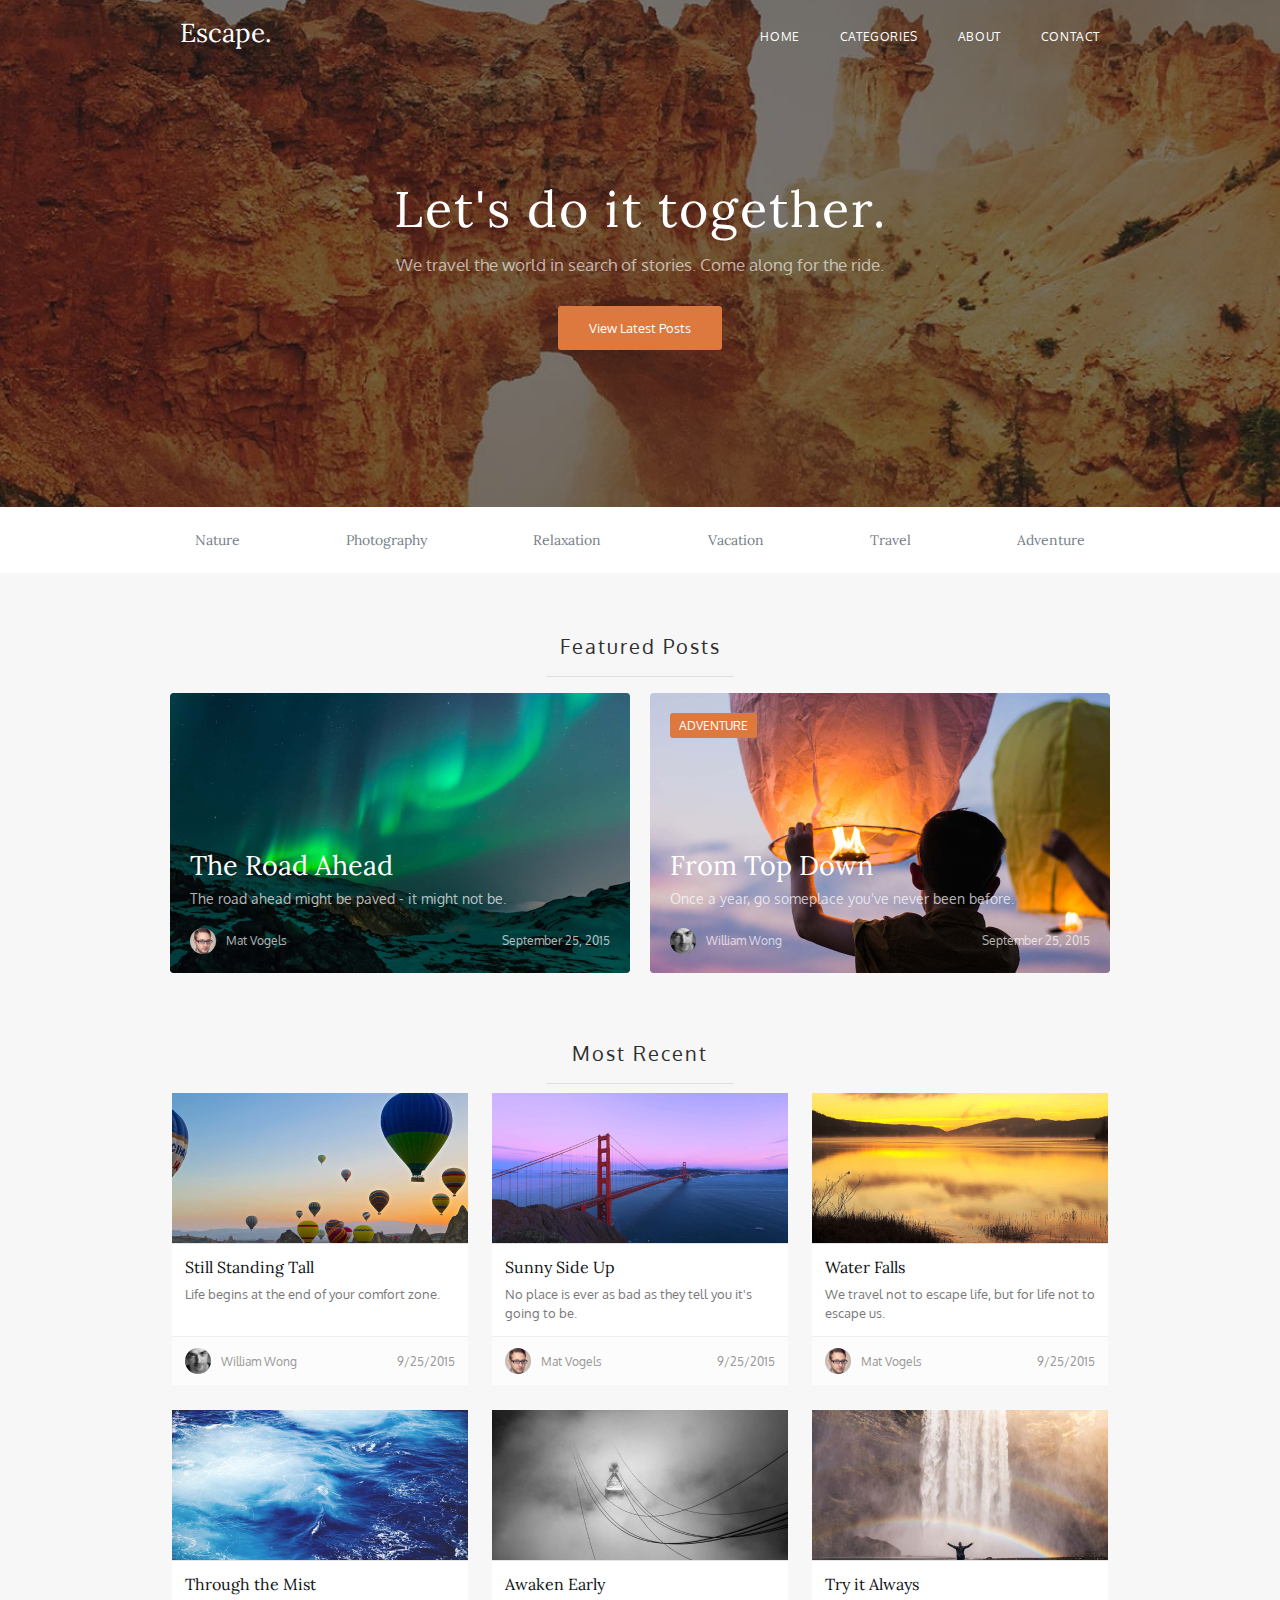
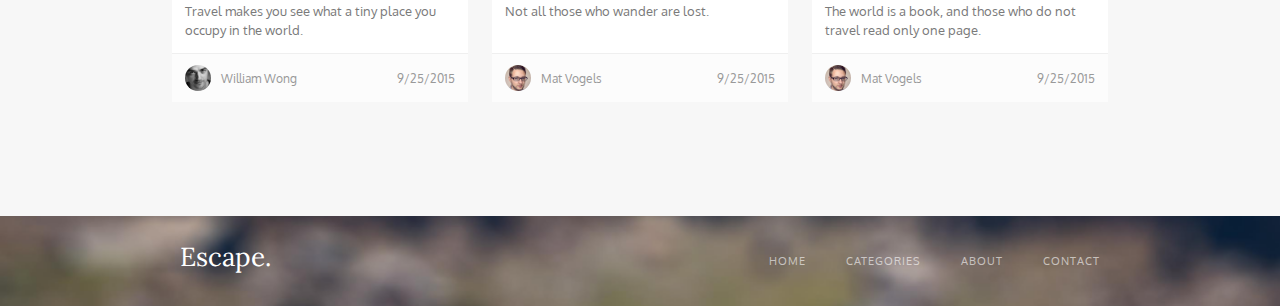
==== lab_2/index.html @ fd26c87f "Объединил лабы в один репозиторий" ====
<!DOCTYPE html>
<html lang="en">

<head>
    <meta charset="UTF-8">
    <meta name="viewport" content="width=device-width, initial-scale=1.0">
    <link rel="stylesheet" href="styles/style.css">
    <link rel="preconnect" href="https://fonts.googleapis.com">
    <link rel="preconnect" href="https://fonts.gstatic.com" crossorigin>
    <link href="https://fonts.googleapis.com/css2?family=Lora&family=Oxygen&display=swap" rel="stylesheet">
    <title>Blog home page</title>
</head>

<body class="body">
    <div class="head">
        <header class="header">
            <div class="container running-title">
                <a class="logo" href="##">Escape.</a>
                <nav class="navigation">
                    <ul class="navigation__list">
                        <li class="navigation__item"><a class="link" href="##">HOME</a></li>
                        <li class="navigation__item"><a class="link" href="##">CATEGORIES</a></li>
                        <li class="navigation__item"><a class="link" href="##">ABOUT</a></li>
                        <li class="navigation__item"><a class="link" href="##">CONTACT</a></li>
                    </ul>
                </nav>
            </div>
        </header>
        <div class="about-the-blog container">
            <h1 class="about-the-blog__title">Let's do it together.</h1>
            <p class="about-the-blog__subtitle">We travel the world in search of stories. Come along for the ride.</p>  
            <button class="button" onclick="location.href='##'">View Latest Posts</button>  
        </div>
    </div>
    <nav class="menu">
        <ul class="menu__list container">
            <li class="menu__item"><a class="menu__link" href="##">Nature</a></li>
            <li class="menu__item"><a class="menu__link" href="##">Photography</a></li>
            <li class="menu__item"><a class="menu__link" href="##">Relaxation</a></li>
            <li class="menu__item"><a class="menu__link" href="##">Vacation</a></li>
            <li class="menu__item"><a class="menu__link" href="##">Travel</a></li>
            <li class="menu__item"><a class="menu__link" href="##">Adventure</a></li>
        </ul>
    </nav>    
    <main class="main">
        <div class="container">
            <section class="featured-posts">
                <h2 class="section-title">Featured Posts</h2>
                <hr class="title-decoration">
                <div class="featured-posts__content">                    
                    <a href="##" class="featured-post__link post__link the-road-ahead">
                        <div class="featured-post__item">
                            <h3 class="featured-post__title">The Road Ahead</h3>
                            <p class="featured-post__subtitle">
                                The road ahead might be paved - it might not be.
                            </p>
                            <div class="post-information">
                                <div class="author">
                                    <img class="author__icon" src="images/mat-vogels.jpg" alt="Mat Vogels">
                                    <p class="piblication__information">Mat Vogels</p>
                                </div>
                                <p class="piblication__information">September 25, 2015</p>
                            </div>
                        </div>
                    </a>                    
                    <a href="##" class="featured-post__link post__link from-top-down">
                        <div class="featured-post__item">
                            <button class="button post-button" onclick="location.href='##'">ADVENTURE</button>
                            <h3 class="featured-post__title">From Top Down</h3>
                            <p class="featured-post__subtitle">
                                Once a year, go someplace you've never been before.
                            </p>
                            <div class="post-information">
                                <div class="author">
                                    <img class="author__icon" src="images/william-wong.jpg" alt="Mat Vogels">
                                    <p class="piblication__information">William Wong</p>
                                </div>
                                <p class="piblication__information">September 25, 2015</p>
                            </div>
                        </div>
                    </a>                       
                </div>
            </section>
            <section class="most-recent">
                <h2 class="section-title">Most Recent</h2>
                <hr class="title-decoration">
                <div class="most-recent__articles">
                    <div class="article">
                        <a class="post__link" href="##">
                            <img class="article__img" src="images/air-ballons.png" alt="air-ballons">
                            <div class="article__name">
                                <h3 class="article__title">Still Standing Tall</h3>
                                <p class="article__subtitle">Life begins at the end of your comfort zone.</p>
                            </div>
                        </a>
                        <div class="article__footer">
                            <div class="author">
                                <img class="author__icon" src="images/william-wong.jpg" alt="William Wong">
                                <p class="article__information">William Wong</p>
                            </div>
                            <p class="article__information">9/25/2015</p>
                        </div>
                    </div>
                    <div class="article">
                        <a class="post__link" href="##">
                            <img class="article__img" src="images/bridge.png" alt="air-ballons">
                            <div class="article__name">
                                <h3 class="article__title">Sunny Side Up</h3>
                                <p class="article__subtitle">No place is ever as bad as they tell you it's going to be.</p>
                            </div>
                        </a>
                        <div class="article__footer">
                            <div class="author">
                                <img class="author__icon" src="images/mat-vogels.jpg" alt="Mat Vogels">
                                <p class="article__information">Mat Vogels</p>
                            </div>
                            <p class="article__information">9/25/2015</p>
                        </div>
                    </div>
                    <div class="article">
                        <a class="post__link" href="##">
                            <img class="article__img" src="images/lake.png" alt="air-ballons">
                            <div class="article__name">
                                <h3 class="article__title">Water Falls</h3>
                                <p class="article__subtitle">We travel not to escape life, but for life not to escape us.</p>
                            </div>
                        </a>
                        <div class="article__footer">
                            <div class="author">
                                <img class="author__icon" src="images/mat-vogels.jpg" alt="Mat Vogels">
                                <p class="article__information">Mat Vogels</p>
                            </div>
                            <p class="article__information">9/25/2015</p>
                        </div>
                    </div>
                    <div class="article">
                        <a class="post__link" href="##">
                            <img class="article__img" src="images/water.png" alt="air-ballons">
                            <div class="article__name">
                                <h3 class="article__title">Through the Mist</h3>
                                <p class="article__subtitle">Travel makes you see what a tiny place you occupy in the world.</p>
                            </div>
                        </a>
                        <div class="article__footer">
                            <div class="author">
                                <img class="author__icon" src="images/william-wong.jpg" alt="William Wong">
                                <p class="article__information">William Wong</p>
                            </div>
                            <p class="article__information">9/25/2015</p>
                        </div>
                    </div>
                    <div class="article">
                        <a class="post__link" href="##">
                            <img class="article__img" src="images/fog.png" alt="air-ballons">
                            <div class="article__name">
                                <h3 class="article__title">Awaken Early</h3>
                                <p class="article__subtitle">Not all those who wander are lost.</p>
                            </div>
                        </a>
                        <div class="article__footer">
                            <div class="author">
                                <img class="author__icon" src="images/mat-vogels.jpg" alt="Mat Vogels">
                                <p class="article__information">Mat Vogels</p>
                            </div>
                            <p class="article__information">9/25/2015</p>
                        </div>
                    </div>
                    <div class="article">
                        <a class="post__link" href="##">
                            <img class="article__img" src="images/waterfall.png" alt="air-ballons">
                            <div class="article__name">
                                <h3 class="article__title">Try it Always</h3>
                                <p class="article__subtitle">The world is a book, and those who do not travel read only one page.</p>
                            </div>
                        </a>
                        <div class="article__footer">
                            <div class="author">
                                <img class="author__icon" src="images/mat-vogels.jpg" alt="Mat Vogels">
                                <p class="article__information">Mat Vogels</p>
                            </div>
                            <p class="article__information">9/25/2015</p>
                        </div>
                    </div>
                </div>
            </section>             
        </div>        
    </main>
    <footer class="footer">
        <div class="container running-title">
            <a class="logo" href="##">Escape.</a>
            <nav class="navigation">
                <ul class="navigation__list">
                    <li class="navigation__item"><a class="link link-light" href="##">HOME</a></li>
                    <li class="navigation__item"><a class="link link-light" href="##">CATEGORIES</a></li>
                    <li class="navigation__item"><a class="link link-light" href="##">ABOUT</a></li>
                    <li class="navigation__item"><a class="link link-light" href="##">CONTACT</a></li>
                </ul>
            </nav>
        </div>
    </footer>     
</body>

</html>
---- lab_2/styles/style.css ----
* {
    margin: 0;
    padding: 0;
    box-sizing: border-box;
}

.body {
    font-size: 0;
} 

.container {
    max-width: 960px;
    margin: 0 auto;
}

.head {
    background-image: url("../images/canyon.png");
    background-size: cover;
}

.header {
    padding: 17px 0;
}

.running-title {
    display: flex;
    justify-content: space-between;
    align-items: center;
    flex-wrap: wrap;
} 

.logo {
    font: 26px/1 'Lora', sans-serif;
    text-decoration: none;
    color: rgba(255, 255, 255, 1);
    padding: 3px 20px 11px 20px;
}

.navigation__list {
    display: flex;
    flex-wrap: wrap;
    list-style: none;
}

.link {
    font: 12px 'Oxygen', sans-serif;
    line-height: 20px;
    letter-spacing: 0.6px;
    /* text-transform: uppercase; */
    color: rgba(255, 255, 255, 1);
    padding: 10px 20px;
    text-decoration: none;    
}

.navigation__item:hover {
    transform: scale(1.1);
    transition: all 0.15s;    
}

.link:hover {
    color: rgb(187, 207, 204);
}

.about-the-blog {
    padding: 110px 0 157px 0;
    text-align: center;
}

.about-the-blog__title {
    font: 50px 'Lora', sans-serif;
    line-height: 51px;
    letter-spacing: 2px;
    color: rgba(255, 255, 255, 1);
}

.about-the-blog__subtitle{
    font: 17px 'Oxygen', sans-serif;    
    line-height: 20px;
    color: rgba(255, 255, 255, 0.63);
    padding: 20px 0 31px 0;
}

.button {
    font: 13px 'Oxygen', sans-serif;
    font-size: 13px;
    font-weight: 400;
    line-height: 20px;
    color: rgba(255, 255, 255, 1);
    padding: 12px 31px;
    background: rgba(221, 120, 63, 1);
    border-radius: 3px;
    border: none;
    cursor: pointer;
}

.button:hover {
    opacity: 0.8;
}

.menu {
    padding: 23px 0;
}

.menu__list {
    display: flex;
    justify-content: space-between; 
    flex-wrap: wrap;  
}

.menu__link {
    font: 14px 'Lora', sans-serif;    
    line-height: 20px;
    text-decoration: none;
    color: rgba(118, 128, 136, 1);
    padding: 13px 35px;
}

.menu__item:hover {
    transform: scale(1.1);
    transition: all 0.15s;    
}

.menu__link:hover {
    color: rgb(40, 59, 56);
}

.main {
    background: rgba(247, 247, 247, 1);
    padding-bottom: 89px;
}

.featured-posts {
    padding: 60px 10px 7px 10px;    
}

.section-title {
    font: 20px 'Oxygen', sans-serif;    
    line-height: 27px;
    letter-spacing: 2px;    
    color: rgba(46, 46, 46, 1);
    text-align: center;
}

.title-decoration {
    margin: 16px auto 9px auto;
    width: 188px;
    height: 1px;
    border: 0;
    background-color: rgba(222, 222, 222, 1);
}

.the-road-ahead {
    background-image: url(../images/northern-lights.png);
}

.from-top-down {
    background-image: url(../images/sky-lanterns.png); 
    position: relative;   
}

.featured-posts__content {
    display: flex;
    justify-content: space-between;
    flex-wrap: wrap;
}

.featured-post__link {
    padding: 157px 20px 15px 20px;
    margin-top: 7px;
    background-size: cover;
    border-radius: 3px;
    max-width: 460px;
    width: 100%;    
}

.post__link {
    text-decoration: none;
}

.post__link:hover {
    opacity: 0.85;
}

.featured-post__title {
    font: 27px 'Lora', sans-serif;    
    line-height: 30px;   
    text-align: left;
    color: rgba(255, 255, 255, 1);
}

.featured-post__subtitle {
    font: 14px 'Oxygen', sans-serif;
    font-size: 14px;
    font-weight: 400;
    line-height: 25px;   
    text-align: left;
    color: rgba(255, 255, 255, 0.7);
    padding: 6px 0 12px 0;
}

.post-button {
    padding: 6px 9px;    
    font-size: 12px;
    line-height: 13px;
    position: absolute;
    top: 20px;
    left: 20px;
}

.post-information {
    display: flex;
    flex-wrap: wrap;
    justify-content: space-between;
}

.author__icon {
    width: 26px;
    border-radius: 50%;
    margin-right: 10px;
}

.author {
    display: flex;
    flex-wrap: wrap;
    align-items: center;
}

.piblication__information {
    font:12px 'Oxygen', sans-serif;    
    line-height: 35px;    
    color: rgba(255, 255, 255, 0.7);
}

.most-recent {
    padding: 60px 12px /*19px*/0 12px;
}

.most-recent__articles {
    display: flex;
    justify-content: space-between;
    flex-wrap: wrap;
}

.article {
    max-width: 296px;  
    margin-bottom: 25px;  
}

.article__name {
    min-height: 93px;
    background-color: rgba(255, 255, 255, 1);
    padding: 14px 13px 12px 13px;
    box-shadow: 0 1px 0 rgba(239, 239, 239, 1);
    margin-bottom: 1px;
}

.article__img {
    box-shadow: 0 1px 0 rgba(229, 229, 229, 1);
    width: 100%;
}

.article__title {
    font: 16px 'Lora', sans-serif;    
    line-height: 21px;   
    color: rgba(16, 19, 21, 1);
    padding-bottom: 7px;
}

.article__subtitle {
    font: 13px 'Oxygen', sans-serif;    
    line-height: 19px;
    color: rgba(122, 122, 122, 1);
}

.article__footer {
    display: flex;
    flex-wrap: wrap;
    min-height: 48px;
    align-items: center;
    background-color: rgba(252, 252, 252, 1);
    padding: 0 13px;
    justify-content: space-between;
}

.article__information {
    font: 12px 'Oxygen', sans-serif;    
    line-height: 35px;
    color: rgba(153, 153, 153, 1);
    ;
}

.footer {
    background-image: url(../images/footer_background.png);
    background-size: cover;
    padding: 25px 0;
}

.link-light {
    color: rgba(255, 255, 255, 0.6);    
    font: 11px 'Oxygen', sans-serif; 
    line-height: 26px;
    letter-spacing: 1px;
}
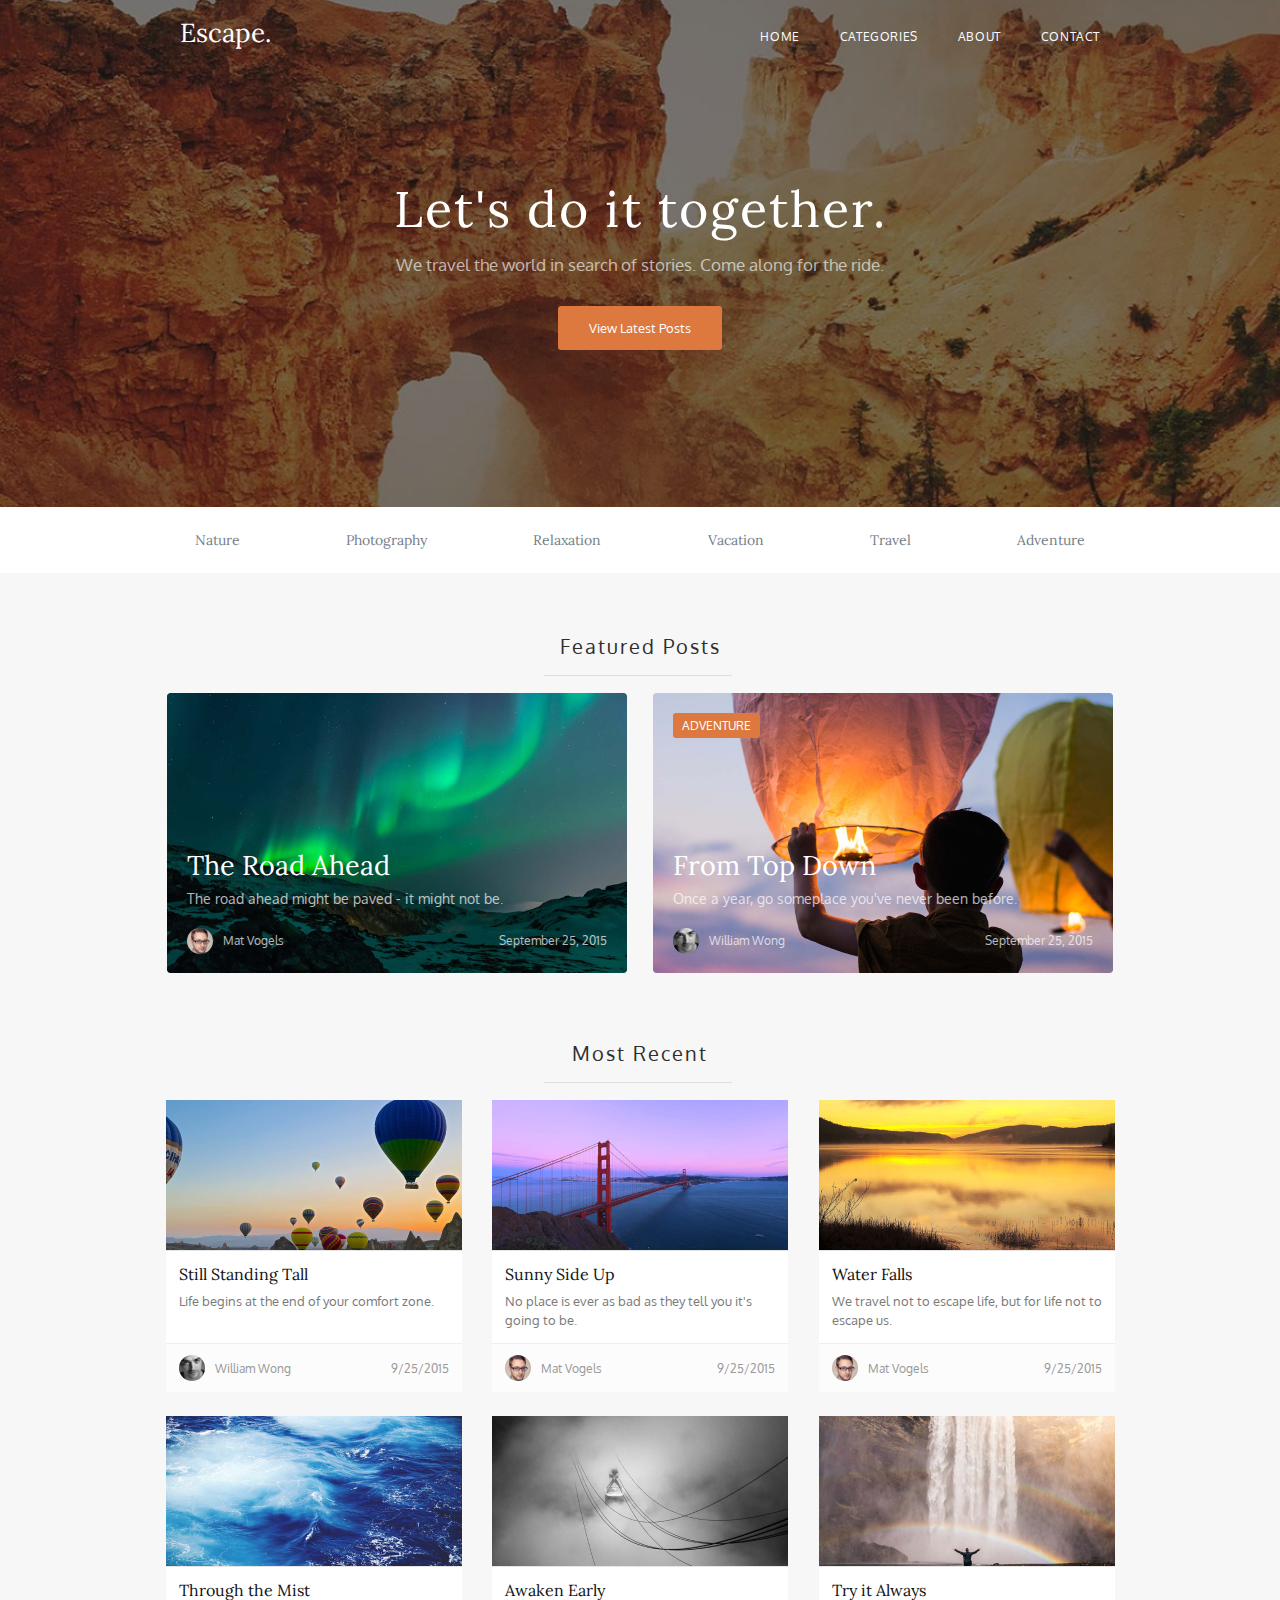
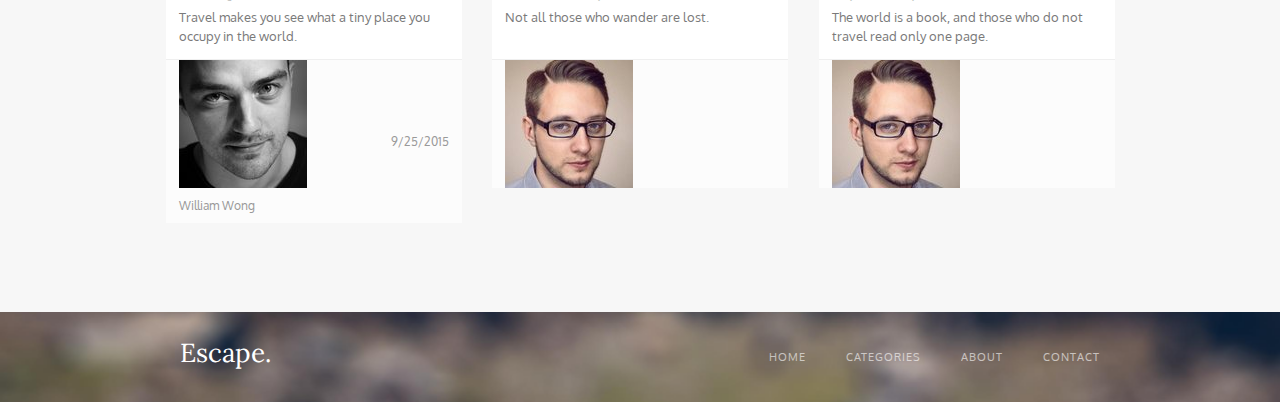
==== commit 2263e463: "Переделано. Осталось подправить БЭМ" ====
--- a/lab_2/index.html
+++ b/lab_2/index.html
@@ -15,13 +15,13 @@
     <div class="head">
         <header class="header">
             <div class="container running-title">
-                <a class="logo" href="##">Escape.</a>
+                <a class="logo" href="">Escape.</a>
                 <nav class="navigation">
                     <ul class="navigation__list">
-                        <li class="navigation__item"><a class="link" href="##">HOME</a></li>
-                        <li class="navigation__item"><a class="link" href="##">CATEGORIES</a></li>
-                        <li class="navigation__item"><a class="link" href="##">ABOUT</a></li>
-                        <li class="navigation__item"><a class="link" href="##">CONTACT</a></li>
+                        <li class="navigation__item"><a class="navigation__link" href="">HOME</a></li>
+                        <li class="navigation__item"><a class="navigation__link" href="">CATEGORIES</a></li>
+                        <li class="navigation__item"><a class="navigation__link" href="">ABOUT</a></li>
+                        <li class="navigation__item"><a class="navigation__link" href="">CONTACT</a></li>
                     </ul>
                 </nav>
             </div>
@@ -29,64 +29,68 @@
         <div class="about-the-blog container">
             <h1 class="about-the-blog__title">Let's do it together.</h1>
             <p class="about-the-blog__subtitle">We travel the world in search of stories. Come along for the ride.</p>  
-            <button class="button" onclick="location.href='##'">View Latest Posts</button>  
+            <a class="button" href="">View Latest Posts</a>  
         </div>
     </div>
     <nav class="menu">
         <ul class="menu__list container">
-            <li class="menu__item"><a class="menu__link" href="##">Nature</a></li>
-            <li class="menu__item"><a class="menu__link" href="##">Photography</a></li>
-            <li class="menu__item"><a class="menu__link" href="##">Relaxation</a></li>
-            <li class="menu__item"><a class="menu__link" href="##">Vacation</a></li>
-            <li class="menu__item"><a class="menu__link" href="##">Travel</a></li>
-            <li class="menu__item"><a class="menu__link" href="##">Adventure</a></li>
+            <li class="menu__item"><a class="menu__link" href="">Nature</a></li>
+            <li class="menu__item"><a class="menu__link" href="">Photography</a></li>
+            <li class="menu__item"><a class="menu__link" href="">Relaxation</a></li>
+            <li class="menu__item"><a class="menu__link" href="">Vacation</a></li>
+            <li class="menu__item"><a class="menu__link" href="">Travel</a></li>
+            <li class="menu__item"><a class="menu__link" href="">Adventure</a></li>
         </ul>
     </nav>    
     <main class="main">
         <div class="container">
             <section class="featured-posts">
-                <h2 class="section-title">Featured Posts</h2>
-                <hr class="title-decoration">
-                <div class="featured-posts__content">                    
-                    <a href="##" class="featured-post__link post__link the-road-ahead">
-                        <div class="featured-post__item">
-                            <h3 class="featured-post__title">The Road Ahead</h3>
-                            <p class="featured-post__subtitle">
-                                The road ahead might be paved - it might not be.
-                            </p>
-                            <div class="post-information">
-                                <div class="author">
-                                    <img class="author__icon" src="images/mat-vogels.jpg" alt="Mat Vogels">
-                                    <p class="piblication__information">Mat Vogels</p>
-                                </div>
-                                <p class="piblication__information">September 25, 2015</p>
-                            </div>
-                        </div>
-                    </a>                    
-                    <a href="##" class="featured-post__link post__link from-top-down">
-                        <div class="featured-post__item">
-                            <button class="button post-button" onclick="location.href='##'">ADVENTURE</button>
-                            <h3 class="featured-post__title">From Top Down</h3>
-                            <p class="featured-post__subtitle">
-                                Once a year, go someplace you've never been before.
-                            </p>
-                            <div class="post-information">
-                                <div class="author">
-                                    <img class="author__icon" src="images/william-wong.jpg" alt="Mat Vogels">
-                                    <p class="piblication__information">William Wong</p>
-                                </div>
-                                <p class="piblication__information">September 25, 2015</p>
-                            </div>
-                        </div>
-                    </a>                       
+                <h2 class="section-title">Featured Posts</h2>                
+                <div class="featured-posts__content"> 
+                    <div class="featured-posts__post">                   
+                        <a href="" class="featured-post__link post__link">
+                            <img class="featured-post__image" src="images/northern-lights.png" alt="Северное сияние">
+                            <div class="featured-post__item">                            
+                                <h3 class="featured-post__title">The Road Ahead</h3>
+                                <p class="featured-post__subtitle">
+                                    The road ahead might be paved - it might not be.
+                                </p>
+                                <div class="post-info">
+                                    <div class="post-info__author">
+                                        <img class="post-info__icon" src="images/mat-vogels.jpg" alt="Mat Vogels">
+                                        <p class="post-info__author-name">Mat Vogels</p>
+                                    </div>
+                                    <p class="post-info__date">September 25, 2015</p>
+                                </div>                                
+                            </div>
+                        </a> 
+                    </div>
+                    <div class="featured-posts__post">                   
+                        <a href="" class="featured-post__link post__link">
+                            <img class="featured-post__image" src="images/sky-lanterns.png" alt="Небесные фонарики">
+                            <div class="fake-button button">ADVENTURE</div>
+                            <div class="featured-post__item">                                 
+                                <h3 class="featured-post__title">From Top Down</h3>
+                                <p class="featured-post__subtitle">
+                                    Once a year, go someplace you've never been before.
+                                </p>
+                                <div class="post-info">
+                                    <div class="post-info__author">
+                                        <img class="post-info__icon" src="images/william-wong.jpg" alt="Mat Vogels">
+                                        <p class="post-info__author-name">William Wong</p>
+                                    </div>
+                                    <p class="post-info__date">September 25, 2015</p>
+                                </div>                                    
+                            </div>
+                        </a> 
+                    </div>                      
                 </div>
             </section>
             <section class="most-recent">
-                <h2 class="section-title">Most Recent</h2>
-                <hr class="title-decoration">
-                <div class="most-recent__articles">
-                    <div class="article">
-                        <a class="post__link" href="##">
+                <h2 class="section-title">Most Recent</h2>                
+                <div class="articles__most-recent">
+                    <div class="article">
+                        <a class="article__link post__link" href="">
                             <img class="article__img" src="images/air-ballons.png" alt="air-ballons">
                             <div class="article__name">
                                 <h3 class="article__title">Still Standing Tall</h3>
@@ -94,19 +98,67 @@
                             </div>
                         </a>
                         <div class="article__footer">
+                            <div class="article__author">
+                                <img class="article__icon" src="images/william-wong.jpg" alt="William Wong">
+                                <p class="article__autor-name">William Wong</p>
+                            </div>
+                            <p class="article__date">9/25/2015</p>
+                        </div>
+                    </div>
+                    <div class="article">
+                        <a class="article__link post__link" href="">
+                            <img class="article__img" src="images/bridge.png" alt="air-ballons">
+                            <div class="article__name">
+                                <h3 class="article__title">Sunny Side Up</h3>
+                                <p class="article__subtitle">No place is ever as bad as they tell you it's going to be.</p>
+                            </div>
+                        </a>
+                        <div class="article__footer">
+                            <div class="article__author">
+                                <img class="article__icon" src="images/mat-vogels.jpg" alt="Mat Vogels">
+                                <p class="article__autor-name">Mat Vogels</p>
+                            </div>
+                            <p class="article__date">9/25/2015</p>
+                        </div>
+                    </div>
+                    <div class="article">
+                        <a class="article__link post__link" href="">
+                            <img class="article__img" src="images/lake.png" alt="air-ballons">
+                            <div class="article__name">
+                                <h3 class="article__title">Water Falls</h3>
+                                <p class="article__subtitle">We travel not to escape life, but for life not to escape us.</p>
+                            </div>
+                        </a>
+                        <div class="article__footer">
+                            <div class="article__author">
+                                <img class="article__icon" src="images/mat-vogels.jpg" alt="Mat Vogels">
+                                <p class="article__autor-name">Mat Vogels</p>
+                            </div>
+                            <p class="article__date">9/25/2015</p>
+                        </div>
+                    </div>
+                    <div class="article">
+                        <a class="article__link post__link" href="">
+                            <img class="article__img" src="images/water.png" alt="air-ballons">
+                            <div class="article__name">
+                                <h3 class="article__title">Through the Mist</h3>
+                                <p class="article__subtitle">Travel makes you see what a tiny place you occupy in the world.</p>
+                            </div>
+                        </a>
+                        <div class="article__footer">
                             <div class="author">
                                 <img class="author__icon" src="images/william-wong.jpg" alt="William Wong">
-                                <p class="article__information">William Wong</p>
-                            </div>
-                            <p class="article__information">9/25/2015</p>
-                        </div>
-                    </div>
-                    <div class="article">
-                        <a class="post__link" href="##">
-                            <img class="article__img" src="images/bridge.png" alt="air-ballons">
-                            <div class="article__name">
-                                <h3 class="article__title">Sunny Side Up</h3>
-                                <p class="article__subtitle">No place is ever as bad as they tell you it's going to be.</p>
+                                <p class="article__autor-name">William Wong</p>
+                            </div>
+                            <p class="article__date">9/25/2015</p>
+                        </div>
+                    </div>
+                    <div class="article">
+                        <a class="article__link post__link" href="">
+                            <img class="article__img" src="images/fog.png" alt="air-ballons">
+                            <div class="article__name">
+                                <h3 class="article__title">Awaken Early</h3>
+                                <p class="article__subtitle">Not all those who wander are lost.</p>
                             </div>
                         </a>
                         <div class="article__footer">
@@ -118,55 +170,7 @@
                         </div>
                     </div>
                     <div class="article">
-                        <a class="post__link" href="##">
-                            <img class="article__img" src="images/lake.png" alt="air-ballons">
-                            <div class="article__name">
-                                <h3 class="article__title">Water Falls</h3>
-                                <p class="article__subtitle">We travel not to escape life, but for life not to escape us.</p>
-                            </div>
-                        </a>
-                        <div class="article__footer">
-                            <div class="author">
-                                <img class="author__icon" src="images/mat-vogels.jpg" alt="Mat Vogels">
-                                <p class="article__information">Mat Vogels</p>
-                            </div>
-                            <p class="article__information">9/25/2015</p>
-                        </div>
-                    </div>
-                    <div class="article">
-                        <a class="post__link" href="##">
-                            <img class="article__img" src="images/water.png" alt="air-ballons">
-                            <div class="article__name">
-                                <h3 class="article__title">Through the Mist</h3>
-                                <p class="article__subtitle">Travel makes you see what a tiny place you occupy in the world.</p>
-                            </div>
-                        </a>
-                        <div class="article__footer">
-                            <div class="author">
-                                <img class="author__icon" src="images/william-wong.jpg" alt="William Wong">
-                                <p class="article__information">William Wong</p>
-                            </div>
-                            <p class="article__information">9/25/2015</p>
-                        </div>
-                    </div>
-                    <div class="article">
-                        <a class="post__link" href="##">
-                            <img class="article__img" src="images/fog.png" alt="air-ballons">
-                            <div class="article__name">
-                                <h3 class="article__title">Awaken Early</h3>
-                                <p class="article__subtitle">Not all those who wander are lost.</p>
-                            </div>
-                        </a>
-                        <div class="article__footer">
-                            <div class="author">
-                                <img class="author__icon" src="images/mat-vogels.jpg" alt="Mat Vogels">
-                                <p class="article__information">Mat Vogels</p>
-                            </div>
-                            <p class="article__information">9/25/2015</p>
-                        </div>
-                    </div>
-                    <div class="article">
-                        <a class="post__link" href="##">
+                        <a class="article__link post__link" href="">
                             <img class="article__img" src="images/waterfall.png" alt="air-ballons">
                             <div class="article__name">
                                 <h3 class="article__title">Try it Always</h3>
@@ -187,13 +191,13 @@
     </main>
     <footer class="footer">
         <div class="container running-title">
-            <a class="logo" href="##">Escape.</a>
+            <a class="logo" href="">Escape.</a>
             <nav class="navigation">
                 <ul class="navigation__list">
-                    <li class="navigation__item"><a class="link link-light" href="##">HOME</a></li>
-                    <li class="navigation__item"><a class="link link-light" href="##">CATEGORIES</a></li>
-                    <li class="navigation__item"><a class="link link-light" href="##">ABOUT</a></li>
-                    <li class="navigation__item"><a class="link link-light" href="##">CONTACT</a></li>
+                    <li class="navigation__item"><a class="navigation__link navigation__link_light" href="">HOME</a></li>
+                    <li class="navigation__item"><a class="navigation__link navigation__link_light" href="">CATEGORIES</a></li>
+                    <li class="navigation__item"><a class="navigation__link navigation__link_light" href="">ABOUT</a></li>
+                    <li class="navigation__item"><a class="navigation__link navigation__link_light" href="">CONTACT</a></li>
                 </ul>
             </nav>
         </div>
--- a/lab_2/styles/style.css
+++ b/lab_2/styles/style.css
@@ -16,6 +16,7 @@
 .head {
     background-image: url("../images/canyon.png");
     background-size: cover;
+    background-position: center;
 }
 
 .header {
@@ -32,7 +33,7 @@
 .logo {
     font: 26px/1 'Lora', sans-serif;
     text-decoration: none;
-    color: rgba(255, 255, 255, 1);
+    color: #FFFFFF;
     padding: 3px 20px 11px 20px;
 }
 
@@ -42,12 +43,11 @@
     list-style: none;
 }
 
-.link {
-    font: 12px 'Oxygen', sans-serif;
-    line-height: 20px;
-    letter-spacing: 0.6px;
-    /* text-transform: uppercase; */
-    color: rgba(255, 255, 255, 1);
+.navigation__link {
+    display: inline-block;
+    font: 12px/20px 'Oxygen', sans-serif;    
+    letter-spacing: 0.6px;    
+    color: #FFFFFF;
     padding: 10px 20px;
     text-decoration: none;    
 }
@@ -57,8 +57,8 @@
     transition: all 0.15s;    
 }
 
-.link:hover {
-    color: rgb(187, 207, 204);
+.navigation__link:hover {
+    color: #84a6a8;
 }
 
 .about-the-blog {
@@ -67,30 +67,27 @@
 }
 
 .about-the-blog__title {
-    font: 50px 'Lora', sans-serif;
-    line-height: 51px;
+    font: 50px/51px 'Lora', sans-serif;    
     letter-spacing: 2px;
-    color: rgba(255, 255, 255, 1);
+    color: #FFFFFF;
+    margin-bottom: 20px;
 }
 
 .about-the-blog__subtitle{
-    font: 17px 'Oxygen', sans-serif;    
-    line-height: 20px;
-    color: rgba(255, 255, 255, 0.63);
-    padding: 20px 0 31px 0;
+    font: 17px/20px 'Oxygen', sans-serif;    
+    color: #FFFFFF;
+    opacity: 0.63;
+    margin-bottom: 31px;
 }
 
 .button {
-    font: 13px 'Oxygen', sans-serif;
-    font-size: 13px;
-    font-weight: 400;
-    line-height: 20px;
-    color: rgba(255, 255, 255, 1);
+    display: inline-block;
+    font: 13px/20px 'Oxygen', sans-serif;    
+    color: #FFFFFF;
     padding: 12px 31px;
-    background: rgba(221, 120, 63, 1);
-    border-radius: 3px;
-    border: none;
-    cursor: pointer;
+    background: #DD783F;
+    border-radius: 3px; 
+    text-decoration: none;   
 }
 
 .button:hover {
@@ -98,7 +95,7 @@
 }
 
 .menu {
-    padding: 23px 0;
+    padding: 10px 0;
 }
 
 .menu__list {
@@ -108,10 +105,10 @@
 }
 
 .menu__link {
-    font: 14px 'Lora', sans-serif;    
-    line-height: 20px;
+    display: inline-block;
+    font: 14px/20px 'Lora', sans-serif;     
     text-decoration: none;
-    color: rgba(118, 128, 136, 1);
+    color:#768088;
     padding: 13px 35px;
 }
 
@@ -130,47 +127,45 @@
 }
 
 .featured-posts {
-    padding: 60px 10px 7px 10px;    
+    padding: 60px 0 7px 0;        
 }
 
 .section-title {
-    font: 20px 'Oxygen', sans-serif;    
-    line-height: 27px;
+    font: 20px/27px 'Oxygen', sans-serif;      
     letter-spacing: 2px;    
-    color: rgba(46, 46, 46, 1);
+    color: #2E2E2E;
     text-align: center;
-}
-
-.title-decoration {
-    margin: 16px auto 9px auto;
-    width: 188px;
+    position: relative;
+    margin: 0 auto 33px auto;
+    max-width: 188px;
+}
+
+.section-title::before {    
+    content: '';
+    width: 100%;
+    background-color: #DEDEDE;    
     height: 1px;
-    border: 0;
-    background-color: rgba(222, 222, 222, 1);
-}
-
-.the-road-ahead {
-    background-image: url(../images/northern-lights.png);
-}
-
-.from-top-down {
-    background-image: url(../images/sky-lanterns.png); 
-    position: relative;   
+    left: -2px;
+    bottom: -16px;
+    position: absolute;
 }
 
 .featured-posts__content {
     display: flex;
-    justify-content: space-between;
-    flex-wrap: wrap;
-}
-
-.featured-post__link {
-    padding: 157px 20px 15px 20px;
-    margin-top: 7px;
-    background-size: cover;
-    border-radius: 3px;
+    justify-content: space-evenly;
+    flex-wrap: wrap;
+    gap: 20px;
+}
+
+.featured-posts__post {
+    display: flex;
     max-width: 460px;
-    width: 100%;    
+    position: relative;
+    align-items: flex-end;
+}
+
+.featured-post__link {    
+    max-width: 460px;          
 }
 
 .post__link {
@@ -182,23 +177,39 @@
 }
 
 .featured-post__title {
-    font: 27px 'Lora', sans-serif;    
-    line-height: 30px;   
+    font: 27px/30px 'Lora', sans-serif;         
     text-align: left;
-    color: rgba(255, 255, 255, 1);
+    color: #FFFFFF;
+    margin-bottom: 6px;
+}
+
+.featured-post__item {
+    display: flex;    
+    flex-wrap: wrap;
+    align-items: flex-end;
+    position: relative;
+    padding: 157px 20px 15px 20px;
+}
+
+.featured-post__image {
+    top: 0;
+    width: 100%;
+    height: 100%;
+    position: absolute;
+    object-fit: cover;
+    border-radius: 3px;
 }
 
 .featured-post__subtitle {
-    font: 14px 'Oxygen', sans-serif;
-    font-size: 14px;
-    font-weight: 400;
+    font: 14px 'Oxygen', sans-serif;    
     line-height: 25px;   
     text-align: left;
-    color: rgba(255, 255, 255, 0.7);
-    padding: 6px 0 12px 0;
-}
-
-.post-button {
+    color: #FFFFFF;
+    opacity: 0.70;
+    margin-bottom: 12px;
+}
+
+.fake-button {
     padding: 6px 9px;    
     font-size: 12px;
     line-height: 13px;
@@ -207,69 +218,74 @@
     left: 20px;
 }
 
-.post-information {
+.post-info {
+    flex: 100%;
     display: flex;
     flex-wrap: wrap;
     justify-content: space-between;
 }
 
-.author__icon {
+.post-info__icon,
+.article__icon {
     width: 26px;
     border-radius: 50%;
     margin-right: 10px;
 }
 
-.author {
+.post-info__author,
+.article__author {
     display: flex;
     flex-wrap: wrap;
     align-items: center;
 }
 
-.piblication__information {
+.post-info__author-name, 
+.post-info__date {
     font:12px 'Oxygen', sans-serif;    
     line-height: 35px;    
-    color: rgba(255, 255, 255, 0.7);
+    color: #FFFFFF;
+    opacity: 0.7;
 }
 
 .most-recent {
-    padding: 60px 12px /*19px*/0 12px;
-}
-
-.most-recent__articles {
-    display: flex;
-    justify-content: space-between;
-    flex-wrap: wrap;
+    padding-top: 60px;
+}
+
+.articles__most-recent {
+    display: flex;
+    justify-content: space-evenly;
+    flex-wrap: wrap;
+    gap: 24px 25px;
 }
 
 .article {
-    max-width: 296px;  
-    margin-bottom: 25px;  
+    max-width: 296px;       
 }
 
 .article__name {
     min-height: 93px;
-    background-color: rgba(255, 255, 255, 1);
+    background-color: #FFFFFF;
     padding: 14px 13px 12px 13px;
-    box-shadow: 0 1px 0 rgba(239, 239, 239, 1);
+    box-shadow: 0 1px 0 #EFEFEF;
     margin-bottom: 1px;
 }
 
 .article__img {
-    box-shadow: 0 1px 0 rgba(229, 229, 229, 1);
+    box-shadow: 0 1px 0  #E5E5E5;
     width: 100%;
 }
 
 .article__title {
     font: 16px 'Lora', sans-serif;    
     line-height: 21px;   
-    color: rgba(16, 19, 21, 1);
+    color:  #101315;
     padding-bottom: 7px;
 }
 
 .article__subtitle {
     font: 13px 'Oxygen', sans-serif;    
     line-height: 19px;
-    color: rgba(122, 122, 122, 1);
+    color: #7A7A7A;
 }
 
 .article__footer {
@@ -277,16 +293,16 @@
     flex-wrap: wrap;
     min-height: 48px;
     align-items: center;
-    background-color: rgba(252, 252, 252, 1);
+    background-color: #FCFCFC;
     padding: 0 13px;
     justify-content: space-between;
 }
 
-.article__information {
+.article__autor-name,
+.article__date {
     font: 12px 'Oxygen', sans-serif;    
     line-height: 35px;
-    color: rgba(153, 153, 153, 1);
-    ;
+    color: #999999;
 }
 
 .footer {
@@ -295,10 +311,10 @@
     padding: 25px 0;
 }
 
-.link-light {
-    color: rgba(255, 255, 255, 0.6);    
-    font: 11px 'Oxygen', sans-serif; 
-    line-height: 26px;
+.navigation__link_light {
+    color: #FFFFFF; 
+    opacity: 0.6;   
+    font: 11px/20px 'Oxygen', sans-serif;     
     letter-spacing: 1px;
 }
 
